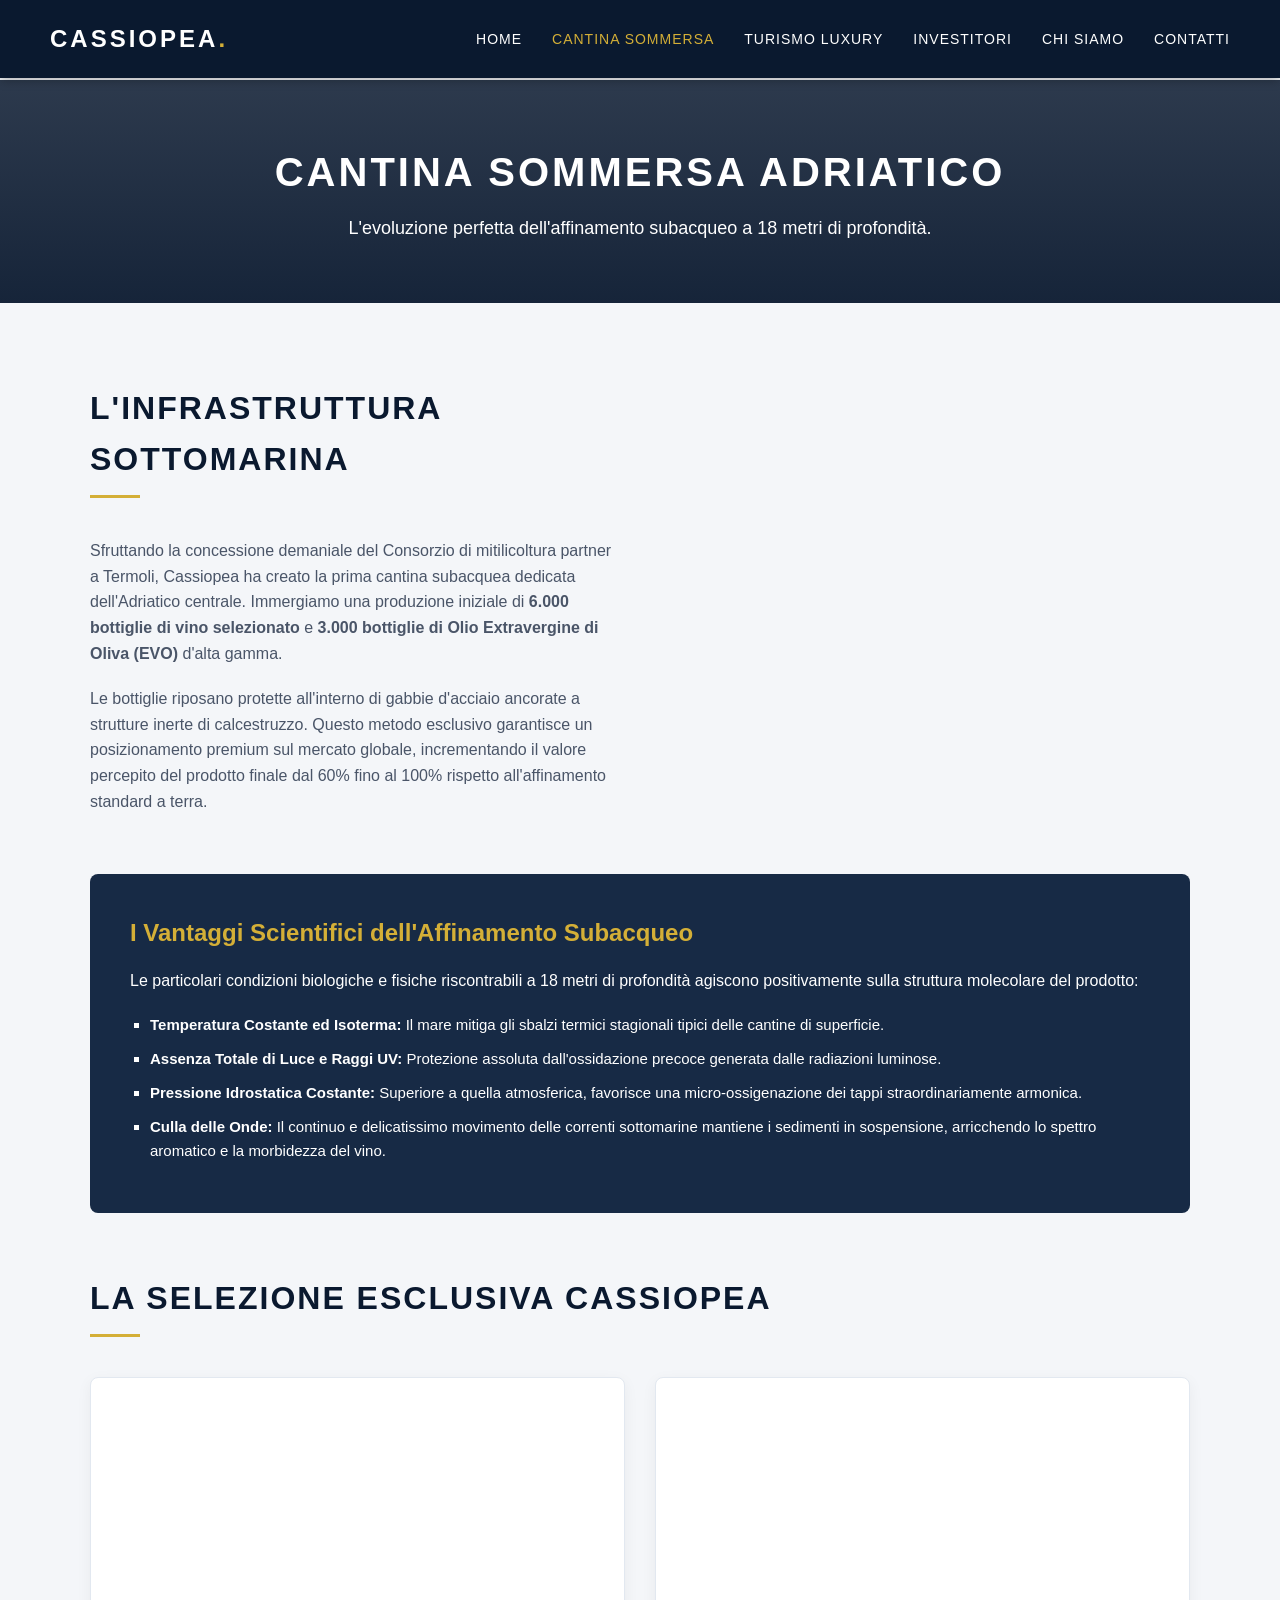
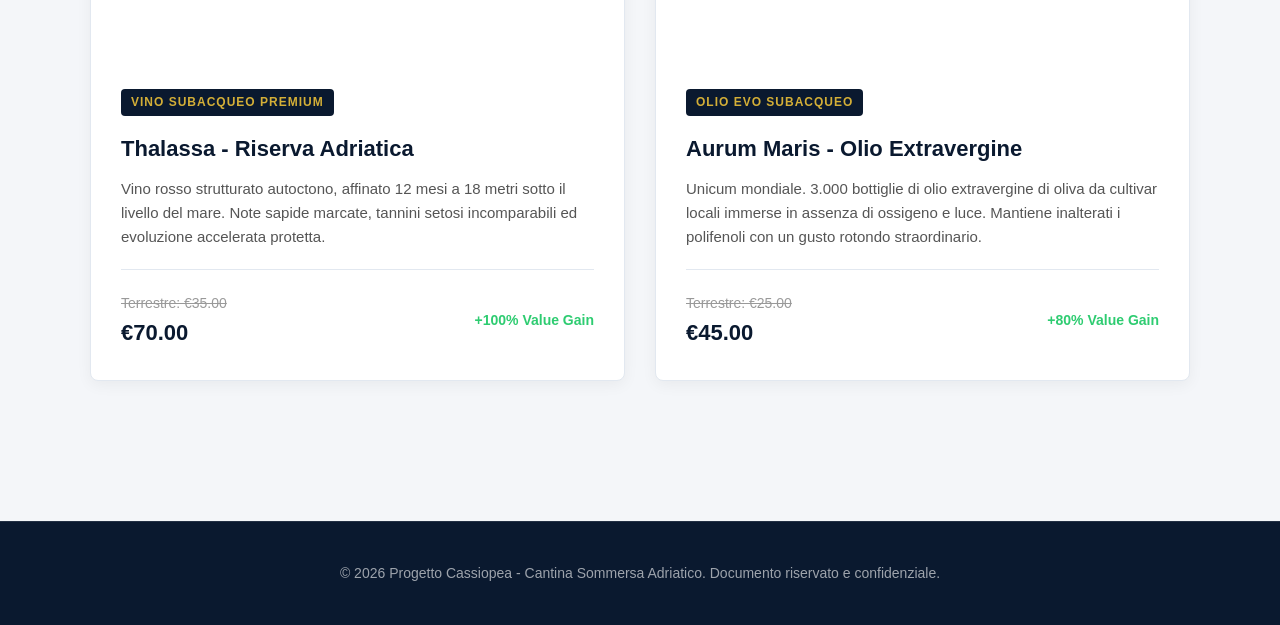
==== cantina.html @ e43e5682 "Initial commit via Netlify [skip ci]" ====
<!DOCTYPE html>
<html lang="it">
<head>
    <meta charset="UTF-8">
    <meta name="viewport" content="width=device-width, initial-scale=1.0">
    <title>Cantina Sommersa | Cassiopea</title>
    <style>

* {
    margin: 0;
    padding: 0;
    box-sizing: border-box;
    font-family: 'Helvetica Neue', Helvetica, Arial, sans-serif;
}

:root {
    --primary-blue: #0A192F;
    --ocean-blue: #172A45;
    --accent-gold: #D4AF37;
    --light-bg: #F4F6F9;
    --text-dark: #333333;
    --text-light: #FFFFFF;
    --border-gray: #E2E8F0;
    --success-green: #2ECC71;
}

body {
    background-color: var(--light-bg);
    color: var(--text-dark);
    line-height: 1.6;
    padding-top: 80px;
}

header {
    background-color: var(--primary-blue);
    padding: 20px 50px;
    position: fixed;
    width: 100%;
    top: 0;
    left: 0;
    z-index: 1000;
    box-shadow: 0 2px 10px rgba(0,0,0,0.3);
    display: flex;
    justify-content: space-between;
    align-items: center;
}

.logo {
    color: var(--text-light);
    font-size: 24px;
    font-weight: bold;
    letter-spacing: 3px;
    text-decoration: none;
}

.logo span { color: var(--accent-gold); }

nav ul { display: flex; list-style: none; }
nav ul li { margin-left: 30px; }
nav ul li a {
    color: var(--text-light);
    text-decoration: none;
    font-size: 14px;
    text-transform: uppercase;
    letter-spacing: 1px;
    transition: color 0.3s;
}
nav ul li a:hover, nav ul li a.active { color: var(--accent-gold); }

.page-hero {
    background: linear-gradient(rgba(10, 25, 47, 0.85), rgba(10, 25, 47, 0.95)), 
                url('https://images.unsplash.com/photo-1507525428034-b723cf961d3e?auto=format&fit=crop&w=1920&q=80') no-repeat center center/cover;
    color: var(--text-light);
    text-align: center;
    padding: 60px 20px;
}

.page-hero h1 { font-size: 40px; letter-spacing: 3px; margin-bottom: 10px; text-transform: uppercase; }
.page-hero p { font-size: 18px; max-width: 700px; margin: 0 auto; font-weight: 300; }

.content-section { padding: 80px 50px; max-width: 1200px; margin: 0 auto; }

.section-title {
    font-size: 32px;
    color: var(--primary-blue);
    margin-bottom: 40px;
    position: relative;
    text-transform: uppercase;
    letter-spacing: 2px;
}

.section-title::after {
    content: '';
    display: block;
    width: 50px;
    height: 3px;
    background-color: var(--accent-gold);
    margin: 10px 0 0 0;
}

footer {
    background-color: var(--primary-blue);
    color: rgba(255,255,255,0.6);
    padding: 40px 50px;
    text-align: center;
    font-size: 14px;
    border-top: 1px solid rgba(255,255,255,0.1);
    margin-top: 60px;
}

@media (max-width: 768px) {
    header { padding: 20px; flex-direction: column; }
    nav ul { margin-top: 15px; }
    nav ul li { margin: 0 10px; }
    .content-section { padding: 40px 20px; }
}

        .grid-2 { display: flex; gap: 40px; flex-wrap: wrap; margin-bottom: 60px; align-items: center; }
        .grid-cell { flex: 1; min-width: 300px; }
        
        .science-box {
            background-color: var(--ocean-blue);
            color: var(--text-light);
            padding: 40px;
            border-radius: 8px;
            margin-bottom: 60px;
        }
        .science-box h3 { color: var(--accent-gold); font-size: 24px; margin-bottom: 15px; }
        .science-box ul { list-style-type: square; padding-left: 20px; }
        .science-box li { margin-bottom: 10px; font-size: 15px; }

        /* Catalog Grid */
        .catalog-container { display: flex; flex-wrap: wrap; gap: 30px; }
        .product-card {
            background-color: var(--text-light);
            border-radius: 8px;
            border: 1px solid var(--border-gray);
            overflow: hidden;
            flex: 1;
            min-width: 340px;
            box-shadow: 0 4px 15px rgba(0,0,0,0.05);
        }
        .product-img {
            height: 280px;
            background-size: cover;
            background-position: center;
        }
        .product-info { padding: 30px; }
        .product-info h3 { color: var(--primary-blue); font-size: 22px; margin-bottom: 10px; }
        .product-tag {
            display: inline-block;
            background-color: var(--primary-blue);
            color: var(--accent-gold);
            font-size: 12px;
            padding: 4px 10px;
            text-transform: uppercase;
            font-weight: bold;
            letter-spacing: 1px;
            margin-bottom: 15px;
            border-radius: 4px;
        }
        .product-info p { color: #555; font-size: 15px; margin-bottom: 20px; }
        .price-box { display: flex; justify-content: space-between; align-items: center; border-top: 1px solid var(--border-gray); padding-top: 20px; }
        .old-price { text-decoration: line-through; color: #999; font-size: 14px; }
        .new-price { color: var(--primary-blue); font-size: 22px; font-weight: bold; }
        .premium-badge { color: var(--success-green); font-size: 14px; font-weight: bold; }
    </style>
</head>
<body>

    <header>
        <a href="index.html" class="logo">CASSIOPEA<span>.</span></a>
        <nav>
            <ul>
                <li><a href="index.html">Home</a></li>
                <li><a href="cantina.html" class="active">Cantina Sommersa</a></li>
                <li><a href="experience.html">Turismo Luxury</a></li>
                <li><a href="investitori.html">Investitori</a></li>
                <li><a href="chisiamo.html">Chi Siamo</a></li>
                <li><a href="contatti.html">Contatti</a></li>
            </ul>
        </nav>
    </header>

    <div class="page-hero" style="background-image: linear-gradient(rgba(10, 25, 47, 0.85), rgba(10, 25, 47, 0.95)), url('https://images.unsplash.com/photo-1510812431401-41d2bd2722f3?auto=format&fit=crop&w=1920&q=80');">
        <h1>Cantina Sommersa Adriatico</h1>
        <p>L'evoluzione perfetta dell'affinamento subacqueo a 18 metri di profondità.</p>
    </div>

    <main class="content-section">
        <div class="grid-2">
            <div class="grid-cell">
                <h2 class="section-title">L'Infrastruttura sottomarina</h2>
                <p style="color: #4A5568; margin-bottom: 20px; font-size: 16px;">
                    Sfruttando la concessione demaniale del Consorzio di mitilicoltura partner a Termoli, Cassiopea ha creato la prima cantina subacquea dedicata dell'Adriatico centrale. Immergiamo una produzione iniziale di <strong>6.000 bottiglie di vino selezionato</strong> e <strong>3.000 bottiglie di Olio Extravergine di Oliva (EVO)</strong> d'alta gamma.
                </p>
                <p style="color: #4A5568; font-size: 16px;">
                    Le bottiglie riposano protette all'interno di gabbie d'acciaio ancorate a strutture inerte di calcestruzzo. Questo metodo esclusivo garantisce un posizionamento premium sul mercato globale, incrementando il valore percepito del prodotto finale dal 60% fino al 100% rispetto all'affinamento standard a terra.
                </p>
            </div>
            <div class="grid-cell" style="background: url('https://images.unsplash.com/photo-1506377247377-2a5b3b417ebb?auto=format&fit=crop&w=600&q=80') center center/cover; height: 350px; border-radius: 8px;"></div>
        </div>

        <div class="science-box">
            <h3>I Vantaggi Scientifici dell'Affinamento Subacqueo</h3>
            <p style="margin-bottom: 20px; font-weight: 300;">Le particolari condizioni biologiche e fisiche riscontrabili a 18 metri di profondità agiscono positivamente sulla struttura molecolare del prodotto:</p>
            <ul>
                <li><strong>Temperatura Costante ed Isoterma:</strong> Il mare mitiga gli sbalzi termici stagionali tipici delle cantine di superficie.</li>
                <li><strong>Assenza Totale di Luce e Raggi UV:</strong> Protezione assoluta dall'ossidazione precoce generata dalle radiazioni luminose.</li>
                <li><strong>Pressione Idrostatica Costante:</strong> Superiore a quella atmosferica, favorisce una micro-ossigenazione dei tappi straordinariamente armonica.</li>
                <li><strong>Culla delle Onde:</strong> Il continuo e delicatissimo movimento delle correnti sottomarine mantiene i sedimenti in sospensione, arricchendo lo spettro aromatico e la morbidezza del vino.</li>
            </ul>
        </div>

        <h2 class="section-title">La Selezione Esclusiva Cassiopea</h2>
        <div class="catalog-container">
            
            <!-- PRODOTTO 1 -->
            <div class="product-card">
                <div class="product-img" style="background-image: url('https://images.unsplash.com/photo-1506377247377-2a5b3b417ebb?auto=format&fit=crop&w=600&q=80');"></div>
                <div class="product-info">
                    <span class="product-tag">Vino Subacqueo Premium</span>
                    <h3>Thalassa - Riserva Adriatica</h3>
                    <p>Vino rosso strutturato autoctono, affinato 12 mesi a 18 metri sotto il livello del mare. Note sapide marcate, tannini setosi incomparabili ed evoluzione accelerata protetta.</p>
                    <div class="price-box">
                        <div>
                            <span class="old-price">Terrestre: €35.00</span><br>
                            <span class="new-price">€70.00</span>
                        </div>
                        <span class="premium-badge">+100% Value Gain</span>
                    </div>
                </div>
            </div>

            <!-- PRODOTTO 2 -->
            <div class="product-card">
                <div class="product-img" style="background-image: url('https://images.unsplash.com/photo-1474979266404-7eaacbcd87c5?auto=format&fit=crop&w=600&q=80');"></div>
                <div class="product-info">
                    <span class="product-tag">Olio EVO Subacqueo</span>
                    <h3>Aurum Maris - Olio Extravergine</h3>
                    <p>Unicum mondiale. 3.000 bottiglie di olio extravergine di oliva da cultivar locali immerse in assenza di ossigeno e luce. Mantiene inalterati i polifenoli con un gusto rotondo straordinario.</p>
                    <div class="price-box">
                        <div>
                            <span class="old-price">Terrestre: €25.00</span><br>
                            <span class="new-price">€45.00</span>
                        </div>
                        <span class="premium-badge">+80% Value Gain</span>
                    </div>
                </div>
            </div>

        </div>
    </main>

    <footer>
        <p>&copy; 2026 Progetto Cassiopea - Cantina Sommersa Adriatico. Documento riservato e confidenziale.</p>
    </footer>

</body>
</html>
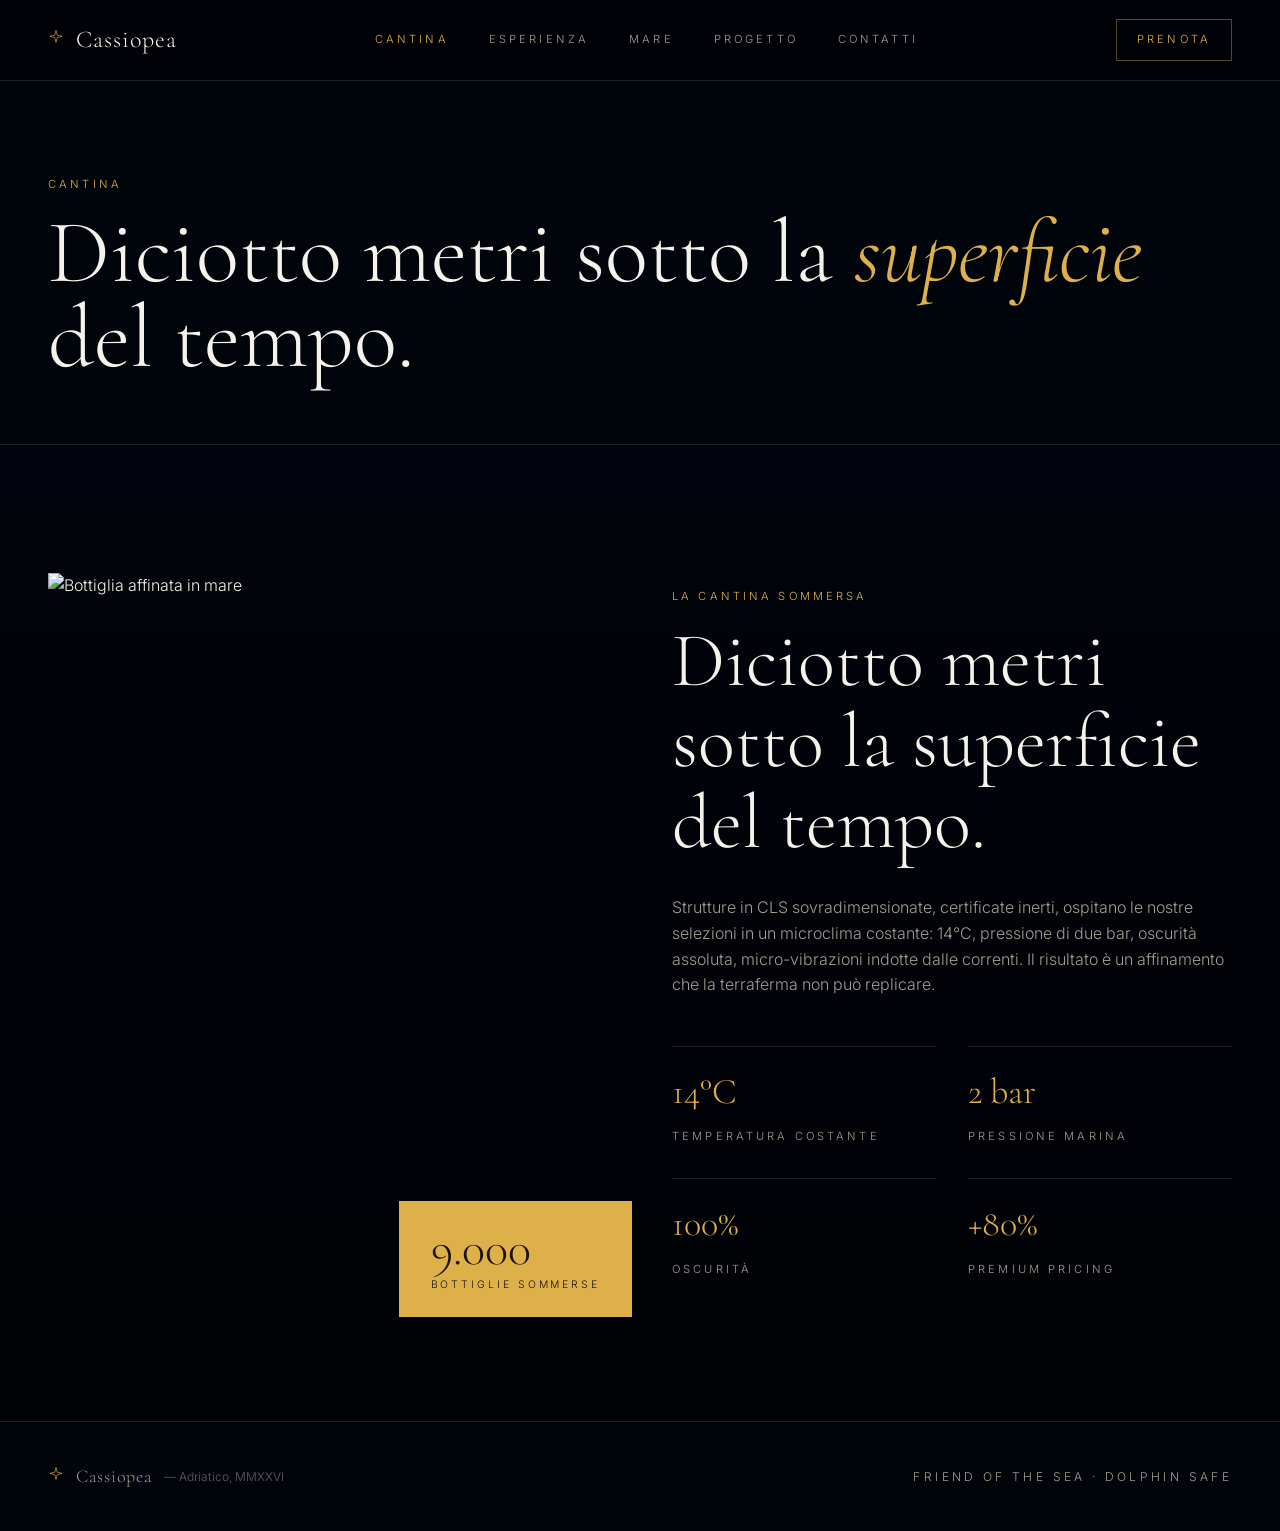
==== commit f7107861: "Add files via upload" ====
--- a/cantina.html
+++ b/cantina.html
@@ -1,260 +1,65 @@
-<!DOCTYPE html>
+<!doctype html>
 <html lang="it">
 <head>
-    <meta charset="UTF-8">
-    <meta name="viewport" content="width=device-width, initial-scale=1.0">
-    <title>Cantina Sommersa | Cassiopea</title>
-    <style>
-
-* {
-    margin: 0;
-    padding: 0;
-    box-sizing: border-box;
-    font-family: 'Helvetica Neue', Helvetica, Arial, sans-serif;
-}
-
-:root {
-    --primary-blue: #0A192F;
-    --ocean-blue: #172A45;
-    --accent-gold: #D4AF37;
-    --light-bg: #F4F6F9;
-    --text-dark: #333333;
-    --text-light: #FFFFFF;
-    --border-gray: #E2E8F0;
-    --success-green: #2ECC71;
-}
-
-body {
-    background-color: var(--light-bg);
-    color: var(--text-dark);
-    line-height: 1.6;
-    padding-top: 80px;
-}
-
-header {
-    background-color: var(--primary-blue);
-    padding: 20px 50px;
-    position: fixed;
-    width: 100%;
-    top: 0;
-    left: 0;
-    z-index: 1000;
-    box-shadow: 0 2px 10px rgba(0,0,0,0.3);
-    display: flex;
-    justify-content: space-between;
-    align-items: center;
-}
-
-.logo {
-    color: var(--text-light);
-    font-size: 24px;
-    font-weight: bold;
-    letter-spacing: 3px;
-    text-decoration: none;
-}
-
-.logo span { color: var(--accent-gold); }
-
-nav ul { display: flex; list-style: none; }
-nav ul li { margin-left: 30px; }
-nav ul li a {
-    color: var(--text-light);
-    text-decoration: none;
-    font-size: 14px;
-    text-transform: uppercase;
-    letter-spacing: 1px;
-    transition: color 0.3s;
-}
-nav ul li a:hover, nav ul li a.active { color: var(--accent-gold); }
-
-.page-hero {
-    background: linear-gradient(rgba(10, 25, 47, 0.85), rgba(10, 25, 47, 0.95)), 
-                url('https://images.unsplash.com/photo-1507525428034-b723cf961d3e?auto=format&fit=crop&w=1920&q=80') no-repeat center center/cover;
-    color: var(--text-light);
-    text-align: center;
-    padding: 60px 20px;
-}
-
-.page-hero h1 { font-size: 40px; letter-spacing: 3px; margin-bottom: 10px; text-transform: uppercase; }
-.page-hero p { font-size: 18px; max-width: 700px; margin: 0 auto; font-weight: 300; }
-
-.content-section { padding: 80px 50px; max-width: 1200px; margin: 0 auto; }
-
-.section-title {
-    font-size: 32px;
-    color: var(--primary-blue);
-    margin-bottom: 40px;
-    position: relative;
-    text-transform: uppercase;
-    letter-spacing: 2px;
-}
-
-.section-title::after {
-    content: '';
-    display: block;
-    width: 50px;
-    height: 3px;
-    background-color: var(--accent-gold);
-    margin: 10px 0 0 0;
-}
-
-footer {
-    background-color: var(--primary-blue);
-    color: rgba(255,255,255,0.6);
-    padding: 40px 50px;
-    text-align: center;
-    font-size: 14px;
-    border-top: 1px solid rgba(255,255,255,0.1);
-    margin-top: 60px;
-}
-
-@media (max-width: 768px) {
-    header { padding: 20px; flex-direction: column; }
-    nav ul { margin-top: 15px; }
-    nav ul li { margin: 0 10px; }
-    .content-section { padding: 40px 20px; }
-}
-
-        .grid-2 { display: flex; gap: 40px; flex-wrap: wrap; margin-bottom: 60px; align-items: center; }
-        .grid-cell { flex: 1; min-width: 300px; }
-        
-        .science-box {
-            background-color: var(--ocean-blue);
-            color: var(--text-light);
-            padding: 40px;
-            border-radius: 8px;
-            margin-bottom: 60px;
-        }
-        .science-box h3 { color: var(--accent-gold); font-size: 24px; margin-bottom: 15px; }
-        .science-box ul { list-style-type: square; padding-left: 20px; }
-        .science-box li { margin-bottom: 10px; font-size: 15px; }
-
-        /* Catalog Grid */
-        .catalog-container { display: flex; flex-wrap: wrap; gap: 30px; }
-        .product-card {
-            background-color: var(--text-light);
-            border-radius: 8px;
-            border: 1px solid var(--border-gray);
-            overflow: hidden;
-            flex: 1;
-            min-width: 340px;
-            box-shadow: 0 4px 15px rgba(0,0,0,0.05);
-        }
-        .product-img {
-            height: 280px;
-            background-size: cover;
-            background-position: center;
-        }
-        .product-info { padding: 30px; }
-        .product-info h3 { color: var(--primary-blue); font-size: 22px; margin-bottom: 10px; }
-        .product-tag {
-            display: inline-block;
-            background-color: var(--primary-blue);
-            color: var(--accent-gold);
-            font-size: 12px;
-            padding: 4px 10px;
-            text-transform: uppercase;
-            font-weight: bold;
-            letter-spacing: 1px;
-            margin-bottom: 15px;
-            border-radius: 4px;
-        }
-        .product-info p { color: #555; font-size: 15px; margin-bottom: 20px; }
-        .price-box { display: flex; justify-content: space-between; align-items: center; border-top: 1px solid var(--border-gray); padding-top: 20px; }
-        .old-price { text-decoration: line-through; color: #999; font-size: 14px; }
-        .new-price { color: var(--primary-blue); font-size: 22px; font-weight: bold; }
-        .premium-badge { color: var(--success-green); font-size: 14px; font-weight: bold; }
-    </style>
+<meta charset="utf-8" />
+<meta name="viewport" content="width=device-width,initial-scale=1" />
+<title>Cantina Sommersa — Cassiopea</title>
+<meta name="description" content="La prima cantina di affinamento subacqueo dell'Adriatico centrale, a 18 metri di profondità." />
+<meta property="og:title" content="Cantina Sommersa — Cassiopea" />
+<meta property="og:description" content="La prima cantina di affinamento subacqueo dell'Adriatico centrale, a 18 metri di profondità." />
+<link rel="preconnect" href="https://fonts.googleapis.com">
+<link rel="preconnect" href="https://fonts.gstatic.com" crossorigin>
+<link href="https://fonts.googleapis.com/css2?family=Cormorant+Garamond:ital,wght@0,300;0,400;1,300;1,400&family=Inter:wght@300;400;500&display=swap" rel="stylesheet">
+<link rel="stylesheet" href="styles.css" />
 </head>
 <body>
-
-    <header>
-        <a href="index.html" class="logo">CASSIOPEA<span>.</span></a>
-        <nav>
-            <ul>
-                <li><a href="index.html">Home</a></li>
-                <li><a href="cantina.html" class="active">Cantina Sommersa</a></li>
-                <li><a href="experience.html">Turismo Luxury</a></li>
-                <li><a href="investitori.html">Investitori</a></li>
-                <li><a href="chisiamo.html">Chi Siamo</a></li>
-                <li><a href="contatti.html">Contatti</a></li>
-            </ul>
-        </nav>
-    </header>
-
-    <div class="page-hero" style="background-image: linear-gradient(rgba(10, 25, 47, 0.85), rgba(10, 25, 47, 0.95)), url('https://images.unsplash.com/photo-1510812431401-41d2bd2722f3?auto=format&fit=crop&w=1920&q=80');">
-        <h1>Cantina Sommersa Adriatico</h1>
-        <p>L'evoluzione perfetta dell'affinamento subacqueo a 18 metri di profondità.</p>
+<nav class="nav">
+  <div class="container nav-inner">
+    <a href="index.html" class="brand"><span class="text-gold"><svg viewBox="0 0 24 24" width="16" height="16" fill="none" stroke="currentColor" stroke-width="1"><path d="M12 2l1.8 7.2L21 11l-7.2 1.8L12 20l-1.8-7.2L3 11l7.2-1.8z"/></svg></span><span class="brand-name">Cassiopea</span></a>
+    <div class="nav-links">
+      <a href="cantina.html" style="color:var(--gold)">Cantina</a>
+      <a href="esperienza.html">Esperienza</a>
+      <a href="mare.html">Mare</a>
+      <a href="progetto.html">Progetto</a>
+      <a href="contatti.html">Contatti</a>
     </div>
-
-    <main class="content-section">
-        <div class="grid-2">
-            <div class="grid-cell">
-                <h2 class="section-title">L'Infrastruttura sottomarina</h2>
-                <p style="color: #4A5568; margin-bottom: 20px; font-size: 16px;">
-                    Sfruttando la concessione demaniale del Consorzio di mitilicoltura partner a Termoli, Cassiopea ha creato la prima cantina subacquea dedicata dell'Adriatico centrale. Immergiamo una produzione iniziale di <strong>6.000 bottiglie di vino selezionato</strong> e <strong>3.000 bottiglie di Olio Extravergine di Oliva (EVO)</strong> d'alta gamma.
-                </p>
-                <p style="color: #4A5568; font-size: 16px;">
-                    Le bottiglie riposano protette all'interno di gabbie d'acciaio ancorate a strutture inerte di calcestruzzo. Questo metodo esclusivo garantisce un posizionamento premium sul mercato globale, incrementando il valore percepito del prodotto finale dal 60% fino al 100% rispetto all'affinamento standard a terra.
-                </p>
-            </div>
-            <div class="grid-cell" style="background: url('https://images.unsplash.com/photo-1506377247377-2a5b3b417ebb?auto=format&fit=crop&w=600&q=80') center center/cover; height: 350px; border-radius: 8px;"></div>
+    <a href="contatti.html" class="cta">Prenota</a>
+  </div>
+</nav>
+<section class="page-header">
+  <div class="container">
+    <div class="eyebrow">Cantina</div>
+    <h1 class="display" style="font-size:clamp(2.75rem,7vw,6rem)">Diciotto metri sotto la <em>superficie</em> del tempo.</h1>
+  </div>
+</section>
+<section class="gradient-deep" id="cantina">
+  <div class="container">
+    <div class="grid grid-2" style="align-items:center;gap:4rem">
+      <div class="relative">
+        <img src="assets/bottle.jpg" alt="Bottiglia affinata in mare" class="img-tall" />
+        <div class="badge-gold"><div class="k">9.000</div><div class="v">Bottiglie sommerse</div></div>
+      </div>
+      <div>
+        <div class="eyebrow">La Cantina Sommersa</div>
+        <h2 class="display">Diciotto metri sotto la superficie del tempo.</h2>
+        <p style="margin-top:2rem;color:var(--muted)">
+          Strutture in CLS sovradimensionate, certificate inerti, ospitano le nostre selezioni in un microclima costante: 14°C, pressione di due bar, oscurità assoluta, micro-vibrazioni indotte dalle correnti. Il risultato è un affinamento che la terraferma non può replicare.
+        </p>
+        <div class="stat-grid">
+          <div class="stat"><div class="k">14°C</div><div class="v">Temperatura costante</div></div><div class="stat"><div class="k">2 bar</div><div class="v">Pressione marina</div></div><div class="stat"><div class="k">100%</div><div class="v">Oscurità</div></div><div class="stat"><div class="k">+80%</div><div class="v">Premium pricing</div></div>
         </div>
-
-        <div class="science-box">
-            <h3>I Vantaggi Scientifici dell'Affinamento Subacqueo</h3>
-            <p style="margin-bottom: 20px; font-weight: 300;">Le particolari condizioni biologiche e fisiche riscontrabili a 18 metri di profondità agiscono positivamente sulla struttura molecolare del prodotto:</p>
-            <ul>
-                <li><strong>Temperatura Costante ed Isoterma:</strong> Il mare mitiga gli sbalzi termici stagionali tipici delle cantine di superficie.</li>
-                <li><strong>Assenza Totale di Luce e Raggi UV:</strong> Protezione assoluta dall'ossidazione precoce generata dalle radiazioni luminose.</li>
-                <li><strong>Pressione Idrostatica Costante:</strong> Superiore a quella atmosferica, favorisce una micro-ossigenazione dei tappi straordinariamente armonica.</li>
-                <li><strong>Culla delle Onde:</strong> Il continuo e delicatissimo movimento delle correnti sottomarine mantiene i sedimenti in sospensione, arricchendo lo spettro aromatico e la morbidezza del vino.</li>
-            </ul>
-        </div>
-
-        <h2 class="section-title">La Selezione Esclusiva Cassiopea</h2>
-        <div class="catalog-container">
-            
-            <!-- PRODOTTO 1 -->
-            <div class="product-card">
-                <div class="product-img" style="background-image: url('https://images.unsplash.com/photo-1506377247377-2a5b3b417ebb?auto=format&fit=crop&w=600&q=80');"></div>
-                <div class="product-info">
-                    <span class="product-tag">Vino Subacqueo Premium</span>
-                    <h3>Thalassa - Riserva Adriatica</h3>
-                    <p>Vino rosso strutturato autoctono, affinato 12 mesi a 18 metri sotto il livello del mare. Note sapide marcate, tannini setosi incomparabili ed evoluzione accelerata protetta.</p>
-                    <div class="price-box">
-                        <div>
-                            <span class="old-price">Terrestre: €35.00</span><br>
-                            <span class="new-price">€70.00</span>
-                        </div>
-                        <span class="premium-badge">+100% Value Gain</span>
-                    </div>
-                </div>
-            </div>
-
-            <!-- PRODOTTO 2 -->
-            <div class="product-card">
-                <div class="product-img" style="background-image: url('https://images.unsplash.com/photo-1474979266404-7eaacbcd87c5?auto=format&fit=crop&w=600&q=80');"></div>
-                <div class="product-info">
-                    <span class="product-tag">Olio EVO Subacqueo</span>
-                    <h3>Aurum Maris - Olio Extravergine</h3>
-                    <p>Unicum mondiale. 3.000 bottiglie di olio extravergine di oliva da cultivar locali immerse in assenza di ossigeno e luce. Mantiene inalterati i polifenoli con un gusto rotondo straordinario.</p>
-                    <div class="price-box">
-                        <div>
-                            <span class="old-price">Terrestre: €25.00</span><br>
-                            <span class="new-price">€45.00</span>
-                        </div>
-                        <span class="premium-badge">+80% Value Gain</span>
-                    </div>
-                </div>
-            </div>
-
-        </div>
-    </main>
-
-    <footer>
-        <p>&copy; 2026 Progetto Cassiopea - Cantina Sommersa Adriatico. Documento riservato e confidenziale.</p>
-    </footer>
-
-</body>
-</html>
+      </div>
+    </div>
+  </div>
+</section>
+<footer>
+  <div class="container footer-inner">
+    <div class="brand">
+      <span class="text-gold"><svg viewBox="0 0 24 24" width="16" height="16" fill="none" stroke="currentColor" stroke-width="1"><path d="M12 2l1.8 7.2L21 11l-7.2 1.8L12 20l-1.8-7.2L3 11l7.2-1.8z"/></svg></span>
+      <span class="brand-name" style="font-size:1.125rem">Cassiopea</span>
+      <span style="opacity:.6">— Adriatico, MMXXVI</span>
+    </div>
+    <div class="tracking-luxury uppercase">Friend of the Sea · Dolphin Safe</div>
+  </div>
+</footer>
+</body></html>
--- a/styles.css
+++ b/styles.css
@@ -0,0 +1,152 @@
+/* Cassiopea — design system */
+:root{
+  --bg: oklch(0.10 0.03 240);
+  --deep: oklch(0.08 0.025 240);
+  --card: oklch(0.14 0.03 240);
+  --fg: oklch(0.96 0.01 90);
+  --muted: oklch(0.70 0.02 90);
+  --border: oklch(0.25 0.02 240);
+  --gold: oklch(0.78 0.13 85);
+  --gold-muted: oklch(0.68 0.11 85);
+}
+*{box-sizing:border-box;margin:0;padding:0}
+html{scroll-behavior:smooth}
+body{
+  background:var(--bg);color:var(--fg);
+  font-family:'Inter',system-ui,sans-serif;
+  font-weight:300;line-height:1.6;-webkit-font-smoothing:antialiased;
+}
+img{display:block;max-width:100%;height:auto}
+a{color:inherit;text-decoration:none;transition:.3s}
+.font-display{font-family:'Cormorant Garamond',serif;font-weight:300;letter-spacing:-0.01em}
+em{font-style:italic;color:var(--gold);font-weight:300}
+.tracking-luxury{letter-spacing:.28em}
+.uppercase{text-transform:uppercase}
+.text-gold{color:var(--gold)}
+.text-muted{color:var(--muted)}
+.bg-deep{background:var(--deep)}
+.bg-card{background:var(--card)}
+.bg-gold{background:var(--gold);color:#1a1410}
+.border-b{border-bottom:1px solid var(--border)}
+.border-t{border-top:1px solid var(--border)}
+.hairline{height:1px;background:var(--gold);opacity:.6}
+.gradient-deep{background:linear-gradient(180deg,var(--bg),var(--deep))}
+.container{max-width:1280px;margin:0 auto;padding:0 1.5rem}
+@media(min-width:1024px){.container{padding:0 3rem}}
+
+/* Nav */
+.nav{position:fixed;top:0;left:0;right:0;z-index:50;backdrop-filter:blur(12px);background:color-mix(in oklab,var(--deep) 60%,transparent);border-bottom:1px solid var(--border)}
+.nav-inner{display:flex;align-items:center;justify-content:space-between;height:80px}
+.brand{display:flex;align-items:center;gap:.75rem}
+.brand-name{font-family:'Cormorant Garamond',serif;font-size:1.5rem;letter-spacing:.04em}
+.nav-links{display:none;gap:2.5rem;font-size:.7rem;letter-spacing:.28em;text-transform:uppercase;color:var(--muted)}
+.nav-links a:hover{color:var(--gold)}
+.cta{display:none;font-size:.7rem;letter-spacing:.28em;text-transform:uppercase;border:1px solid color-mix(in oklab,var(--gold) 40%,transparent);color:var(--gold);padding:.7rem 1.25rem}
+.cta:hover{background:var(--gold);color:#1a1410}
+@media(min-width:768px){.nav-links,.cta{display:inline-flex;align-items:center}}
+
+/* Buttons */
+.btn{display:inline-flex;align-items:center;gap:.75rem;padding:1rem 2rem;font-size:.7rem;letter-spacing:.28em;text-transform:uppercase;cursor:pointer;border:none}
+.btn-gold{background:var(--gold);color:#1a1410}
+.btn-gold:hover{background:var(--gold-muted)}
+.btn-outline{background:transparent;border:1px solid var(--border);color:var(--fg)}
+.btn-outline:hover{border-color:var(--gold);color:var(--gold)}
+
+/* Sections */
+section{padding:8rem 0}
+@media(max-width:768px){section{padding:5rem 0}}
+.eyebrow{font-size:.7rem;letter-spacing:.28em;text-transform:uppercase;color:var(--gold);margin-bottom:1rem}
+h1.display{font-family:'Cormorant Garamond',serif;font-size:clamp(3rem,9vw,8rem);line-height:.95;font-weight:300}
+h2.display{font-family:'Cormorant Garamond',serif;font-size:clamp(2.5rem,6vw,5rem);line-height:1.05;font-weight:300}
+h3.display{font-family:'Cormorant Garamond',serif;font-size:2rem;font-weight:300}
+
+/* Hero */
+.hero{position:relative;min-height:100vh;display:flex;align-items:flex-end;overflow:hidden}
+.hero img{position:absolute;inset:0;width:100%;height:100%;object-fit:cover}
+.hero-overlay{position:absolute;inset:0;background:linear-gradient(180deg,color-mix(in oklab,var(--deep) 70%,transparent),color-mix(in oklab,var(--deep) 30%,transparent),var(--deep))}
+.hero-content{position:relative;padding:10rem 0 6rem;max-width:48rem}
+.hero-content p{margin-top:2.5rem;max-width:32rem;color:var(--muted);font-size:1.1rem}
+.hero-meta{display:flex;align-items:center;gap:.75rem;color:var(--gold);font-size:.7rem;letter-spacing:.28em;text-transform:uppercase;margin-bottom:2rem}
+.hero-meta span.bar{width:2.5rem;height:1px;background:color-mix(in oklab,var(--gold) 60%,transparent)}
+.hero-actions{margin-top:3rem;display:flex;flex-wrap:wrap;gap:1rem}
+
+/* Page header (for sub-pages) */
+.page-header{padding:11rem 0 4rem;border-bottom:1px solid var(--border)}
+
+/* Grid utilities */
+.grid{display:grid;gap:3rem}
+.grid-2{grid-template-columns:1fr}
+.grid-3{grid-template-columns:1fr}
+.grid-4{grid-template-columns:1fr}
+.grid-12{grid-template-columns:repeat(12,1fr)}
+@media(min-width:768px){
+  .grid-3{grid-template-columns:repeat(3,1fr)}
+  .grid-4{grid-template-columns:repeat(4,1fr)}
+}
+@media(min-width:1024px){
+  .grid-2{grid-template-columns:1fr 1fr}
+}
+.col-4{grid-column:span 4}
+.col-5{grid-column:span 5}
+.col-7{grid-column:span 7}
+.col-8{grid-column:span 8}
+@media(max-width:768px){.col-4,.col-5,.col-7,.col-8{grid-column:span 12}}
+
+/* Cards / steps */
+.steps{display:grid;grid-template-columns:1fr;gap:1px;background:var(--border);margin-top:1px}
+@media(min-width:768px){.steps{grid-template-columns:repeat(4,1fr)}}
+.step{background:var(--bg);padding:2rem}
+.step .n{color:var(--gold);font-family:'Cormorant Garamond',serif;font-size:1.875rem}
+.step .t{margin-top:1rem;font-size:.75rem;letter-spacing:.28em;text-transform:uppercase}
+.step p{margin-top:.75rem;color:var(--muted);font-size:.9rem}
+
+/* Stats grid */
+.stat-grid{display:grid;grid-template-columns:1fr 1fr;gap:2rem;margin-top:3rem}
+.stat{border-top:1px solid var(--border);padding-top:1rem}
+.stat .k{font-family:'Cormorant Garamond',serif;font-size:2.25rem;color:var(--gold)}
+.stat .v{font-size:.7rem;letter-spacing:.28em;text-transform:uppercase;color:var(--muted);margin-top:.5rem}
+
+/* Numbers table */
+.table-row{display:grid;grid-template-columns:repeat(4,1fr);padding:2rem 0;border-bottom:1px solid var(--border);align-items:baseline}
+.table-row.head{padding:1.5rem 0;font-size:.65rem;letter-spacing:.28em;text-transform:uppercase;color:var(--muted)}
+.table-row .y{font-family:'Cormorant Garamond',serif;font-size:1.5rem}
+.table-row .v{font-family:'Cormorant Garamond',serif;font-size:1.875rem}
+.table-row .v.gold{color:var(--gold)}
+.table-row .v.right{text-align:right}
+
+.kpi-grid{display:grid;grid-template-columns:1fr;gap:1px;background:var(--border);margin-top:1px}
+@media(min-width:768px){.kpi-grid{grid-template-columns:repeat(3,1fr)}}
+.kpi{background:var(--bg);padding:2.5rem}
+.kpi .k{font-family:'Cormorant Garamond',serif;font-size:3rem;color:var(--gold)}
+.kpi .v{font-size:.7rem;letter-spacing:.28em;text-transform:uppercase;color:var(--muted);margin-top:.75rem}
+
+/* Contact */
+.contact-form{margin-top:3rem;display:flex;flex-direction:column;gap:.75rem;max-width:32rem;margin-left:auto;margin-right:auto}
+.contact-form input{flex:1;background:var(--card);border:1px solid var(--border);padding:1rem 1.25rem;color:var(--fg);font-family:inherit}
+.contact-form input:focus{outline:none;border-color:var(--gold)}
+@media(min-width:640px){.contact-form{flex-direction:row}}
+.contact-info{margin-top:4rem;display:grid;grid-template-columns:1fr;gap:2rem;font-size:.9rem;color:var(--muted)}
+@media(min-width:640px){.contact-info{grid-template-columns:repeat(3,1fr)}}
+.contact-info .label{font-size:.65rem;letter-spacing:.28em;text-transform:uppercase;color:var(--gold);margin-bottom:.5rem}
+
+/* Footer */
+footer{border-top:1px solid var(--border);padding:2.5rem 0}
+.footer-inner{display:flex;flex-wrap:wrap;align-items:center;justify-content:space-between;gap:1rem;font-size:.75rem;color:var(--muted)}
+
+/* Image utilities */
+.img-tall{width:100%;height:720px;object-fit:cover}
+.img-wide{width:100%;height:560px;object-fit:cover}
+.img-half{width:100%;height:480px;object-fit:cover}
+@media(max-width:768px){.img-tall,.img-wide,.img-half{height:360px}}
+.relative{position:relative}
+.badge-gold{position:absolute;bottom:-1.5rem;right:-1.5rem;background:var(--gold);color:#1a1410;padding:1.5rem 2rem;display:none}
+@media(min-width:768px){.badge-gold{display:block}}
+.badge-gold .k{font-family:'Cormorant Garamond',serif;font-size:3rem;line-height:1}
+.badge-gold .v{font-size:.65rem;letter-spacing:.28em;text-transform:uppercase;margin-top:.25rem}
+
+.text-center{text-align:center}
+.mt-8{margin-top:2rem}.mt-12{margin-top:3rem}
+.center-icon{display:inline-flex;justify-content:center;color:var(--gold);margin-bottom:1.5rem}
+
+.fade-up{opacity:0;transform:translateY(20px);animation:fadeUp 1s ease-out forwards}
+@keyframes fadeUp{to{opacity:1;transform:none}}
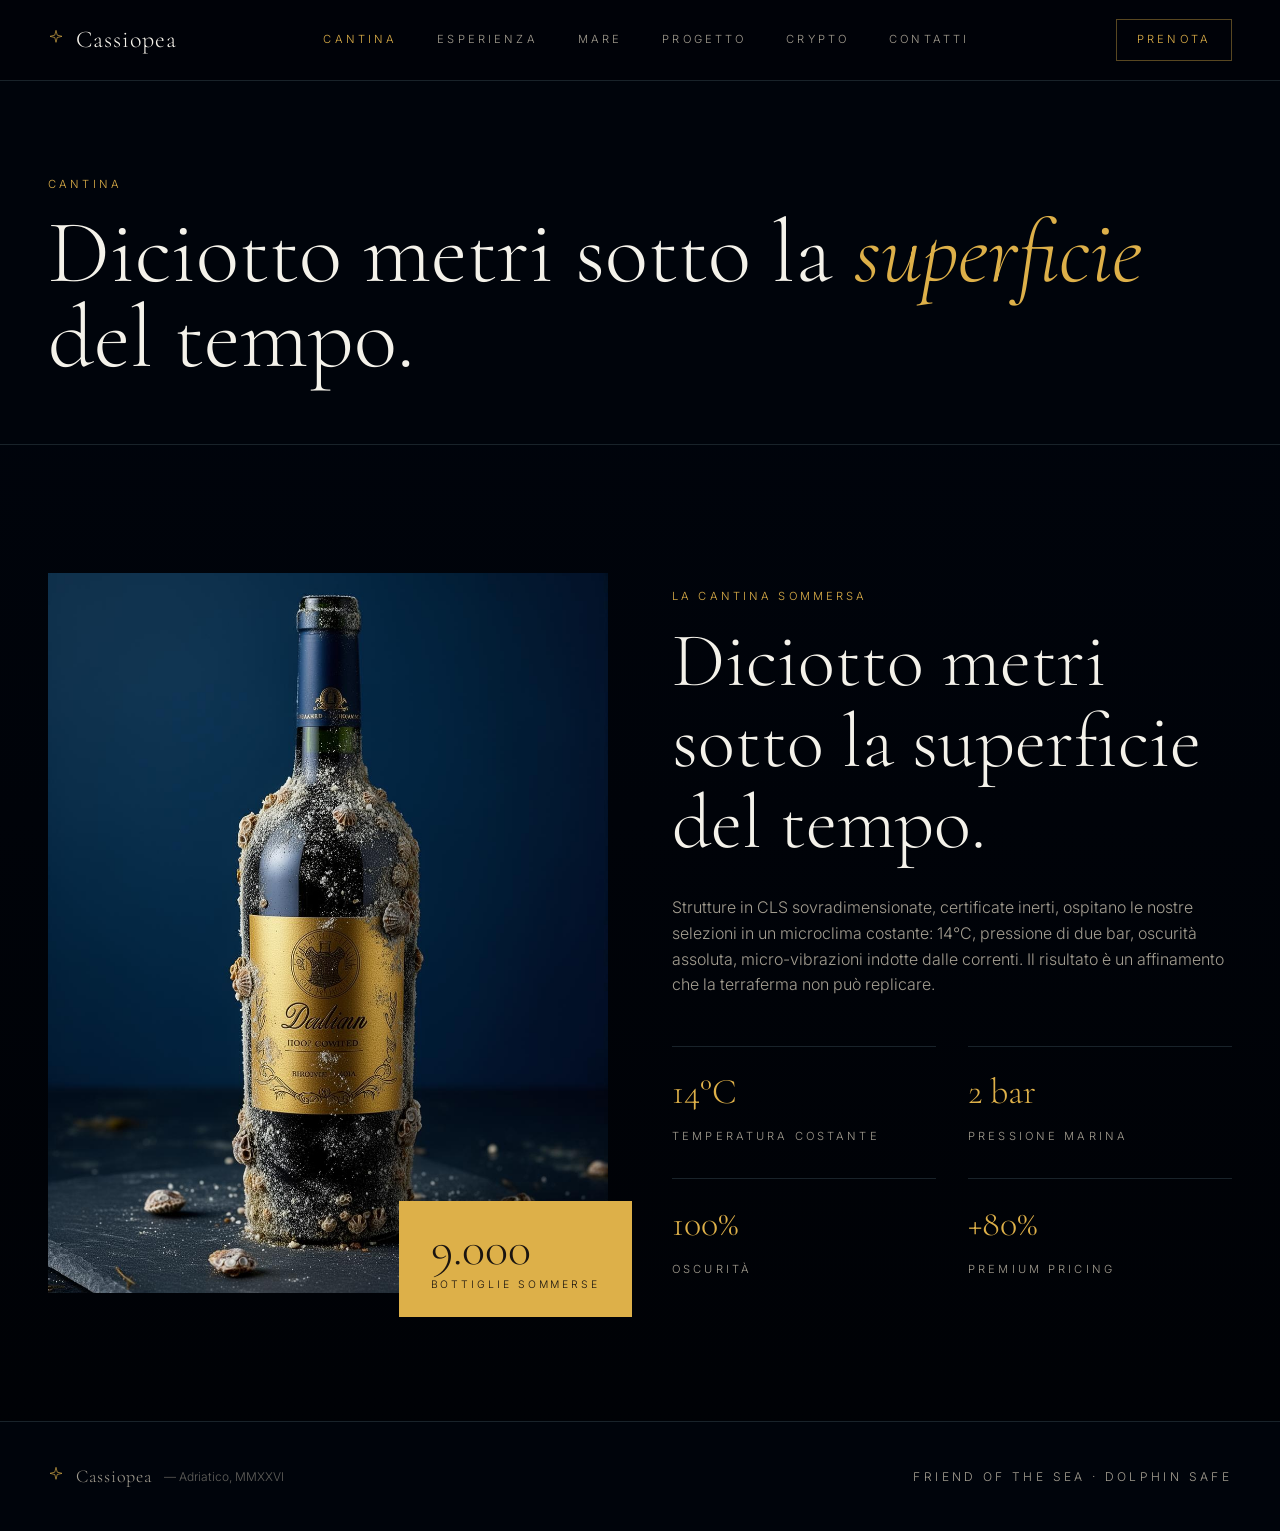
==== commit 6db4903d: "Add files via upload" ====
--- a/cantina.html
+++ b/cantina.html
@@ -21,6 +21,7 @@
       <a href="esperienza.html">Esperienza</a>
       <a href="mare.html">Mare</a>
       <a href="progetto.html">Progetto</a>
+      <a href="crypto.html">Crypto</a>
       <a href="contatti.html">Contatti</a>
     </div>
     <a href="contatti.html" class="cta">Prenota</a>
